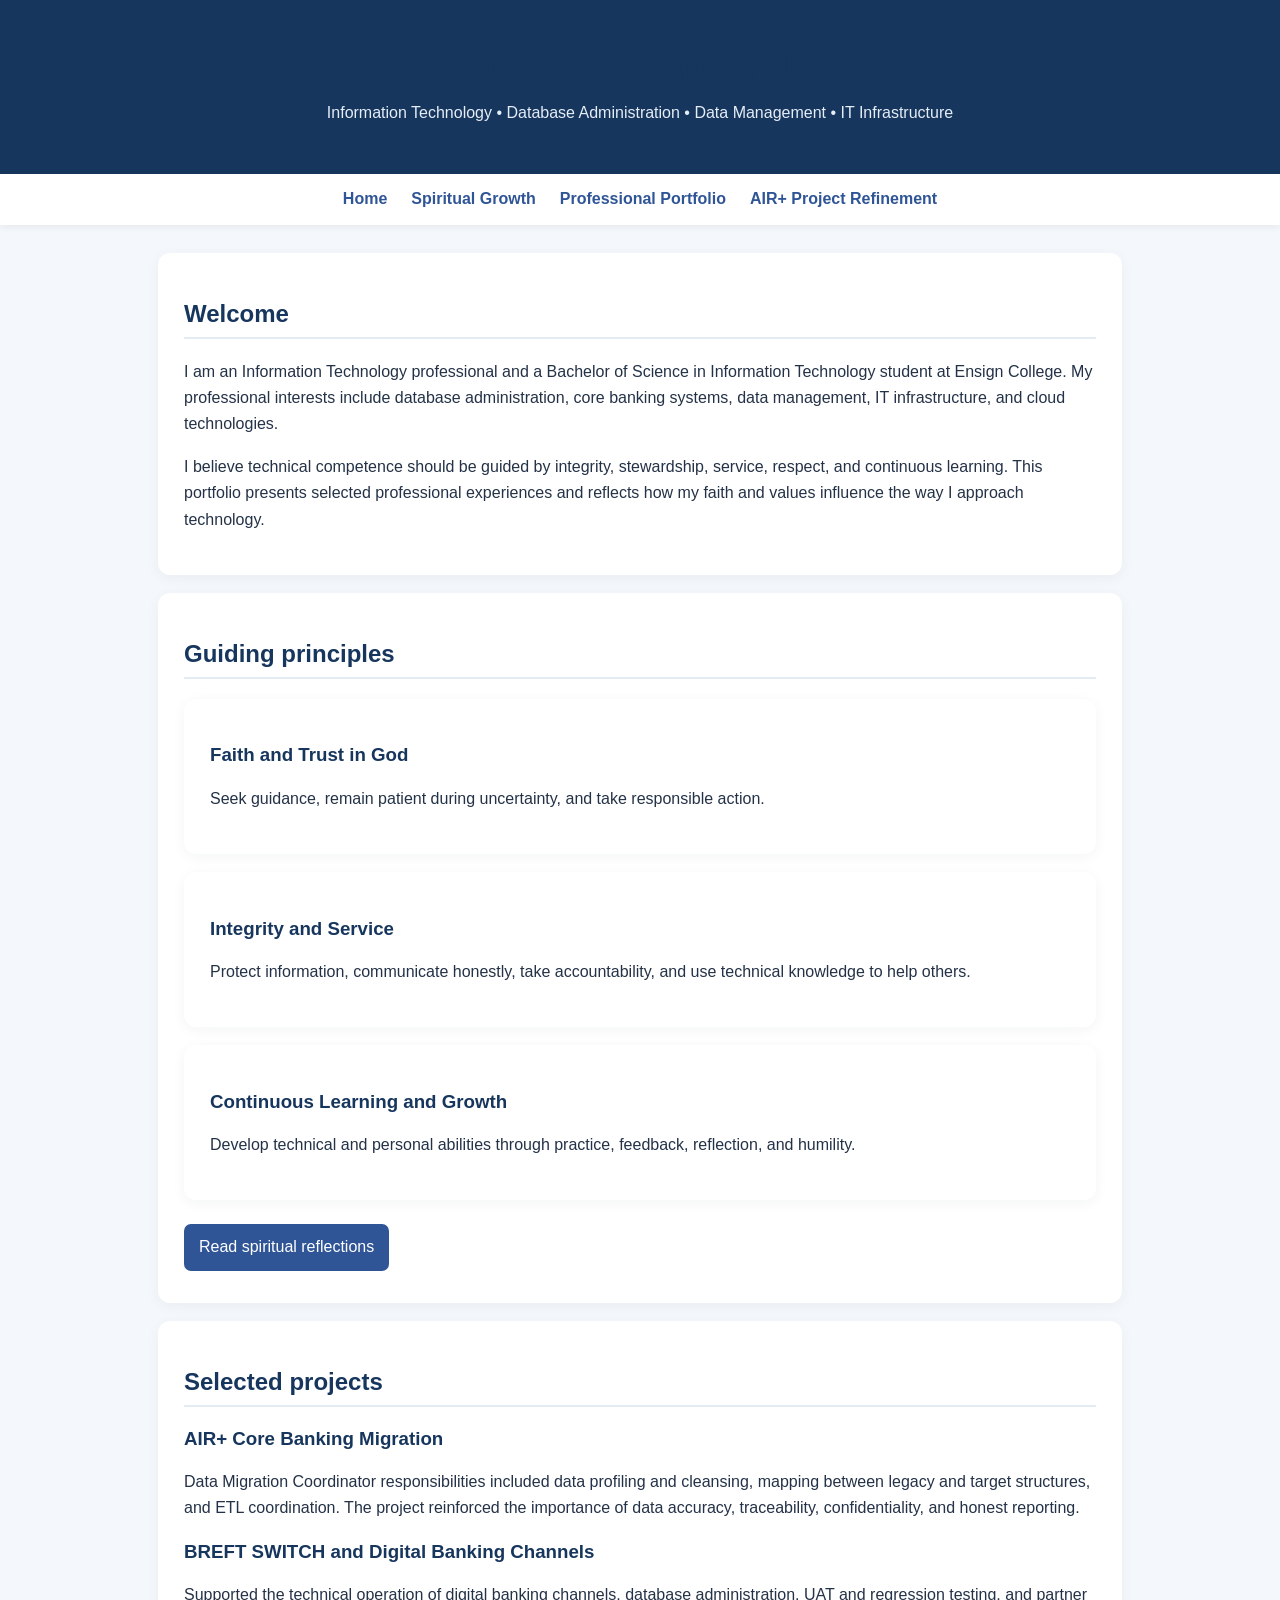
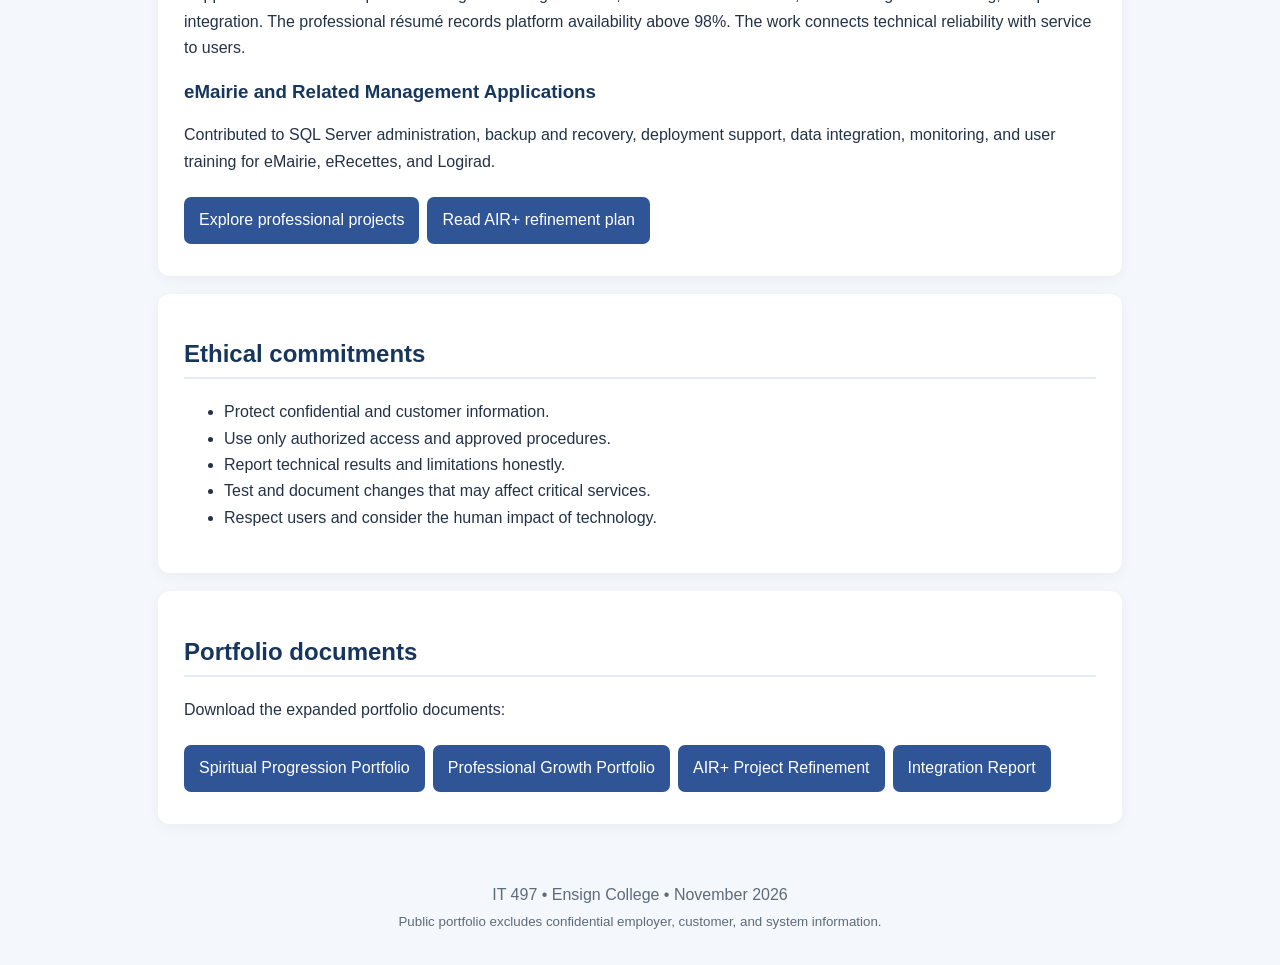
==== index.html @ 044f5ea3 "Add files via upload" ====
<!doctype html><html lang="en"><head><meta charset="utf-8"><meta name="viewport" content="width=device-width, initial-scale=1"><title>Jean-Marc Mukendi | IT Professional Portfolio</title><link rel="stylesheet" href="style.css"></head><body>
<header><h1>Jean-Marc Mukendi</h1><p>Information Technology • Database Administration • Data Management • IT Infrastructure</p></header>
<nav><a href="index.html">Home</a><a href="spiritual.html">Spiritual Growth</a><a href="professional.html">Professional Portfolio</a><a href="project.html">AIR+ Project Refinement</a></nav>
<main>
<section><h2>Welcome</h2><p>I am an Information Technology professional and a Bachelor of Science in Information Technology student at Ensign College. My professional interests include database administration, core banking systems, data management, IT infrastructure, and cloud technologies.</p><p>I believe technical competence should be guided by integrity, stewardship, service, respect, and continuous learning. This portfolio presents selected professional experiences and reflects how my faith and values influence the way I approach technology.</p></section>
<section><h2>Guiding principles</h2><div class="panel"><h3>Faith and Trust in God</h3><p>Seek guidance, remain patient during uncertainty, and take responsible action.</p></div><div class="panel"><h3>Integrity and Service</h3><p>Protect information, communicate honestly, take accountability, and use technical knowledge to help others.</p></div><div class="panel"><h3>Continuous Learning and Growth</h3><p>Develop technical and personal abilities through practice, feedback, reflection, and humility.</p></div><a class="button" href="spiritual.html">Read spiritual reflections</a></section>
<section><h2>Selected projects</h2><h3>AIR+ Core Banking Migration</h3><p>Data Migration Coordinator responsibilities included data profiling and cleansing, mapping between legacy and target structures, and ETL coordination. The project reinforced the importance of data accuracy, traceability, confidentiality, and honest reporting.</p><h3>BREFT SWITCH and Digital Banking Channels</h3><p>Supported the technical operation of digital banking channels, database administration, UAT and regression testing, and partner integration. The professional résumé records platform availability above 98%. The work connects technical reliability with service to users.</p><h3>eMairie and Related Management Applications</h3><p>Contributed to SQL Server administration, backup and recovery, deployment support, data integration, monitoring, and user training for eMairie, eRecettes, and Logirad.</p><a class="button" href="professional.html">Explore professional projects</a><a class="button" href="project.html">Read AIR+ refinement plan</a></section>
<section><h2>Ethical commitments</h2><ul><li>Protect confidential and customer information.</li><li>Use only authorized access and approved procedures.</li><li>Report technical results and limitations honestly.</li><li>Test and document changes that may affect critical services.</li><li>Respect users and consider the human impact of technology.</li></ul></section>
<section><h2>Portfolio documents</h2><p>Download the expanded portfolio documents:</p><a class="button" href="documents/4.2_Spiritual_Progression_Portfolio_Enhanced.docx">Spiritual Progression Portfolio</a><a class="button" href="documents/4.2_Professional_Growth_Portfolio_Enhanced.docx">Professional Growth Portfolio</a><a class="button" href="documents/4.2_AIR_Core_Banking_Migration_Project_Refinement.docx">AIR+ Project Refinement</a><a class="button" href="documents/4.2_Integration_and_Refinement_Report.docx">Integration Report</a></section>
</main><footer>IT 497 • Ensign College • November 2026<br><small>Public portfolio excludes confidential employer, customer, and system information.</small></footer></body></html>
---- style.css ----
:root{--navy:#17365d;--blue:#2f5597;--ink:#243247;--muted:#5e6b7b;--bg:#f4f7fb;--card:#fff}
*{box-sizing:border-box}body{margin:0;background:var(--bg);color:var(--ink);font:16px/1.65 Arial,sans-serif}
header{background:var(--navy);color:white;padding:48px 20px;text-align:center}
header h1{margin:0 0 8px;font-size:2.2rem}header p{margin:0;color:#e5edf7}
nav{background:#fff;position:sticky;top:0;padding:12px;text-align:center;box-shadow:0 2px 8px #0001}
nav a{color:var(--blue);font-weight:bold;text-decoration:none;margin:0 12px}
main{max-width:1000px;margin:28px auto;padding:0 18px}
section,.panel{background:var(--card);padding:26px;margin:18px 0;border-radius:12px;box-shadow:0 3px 14px #162b460c}
h1,h2,h3{color:var(--navy);line-height:1.25}h2{border-bottom:2px solid #e4ebf4;padding-bottom:8px}
a.button{display:inline-block;background:var(--blue);color:#fff;padding:10px 15px;border-radius:7px;text-decoration:none;margin:6px 8px 6px 0}
small,.muted{color:var(--muted)}table{width:100%;border-collapse:collapse;margin:15px 0}td,th{border:1px solid #d9e2ef;padding:10px;text-align:left}th{background:#eaf0f6}
footer{text-align:center;color:var(--muted);padding:30px}
@media(max-width:650px){nav a{display:inline-block;margin:5px 8px}header h1{font-size:1.7rem}}
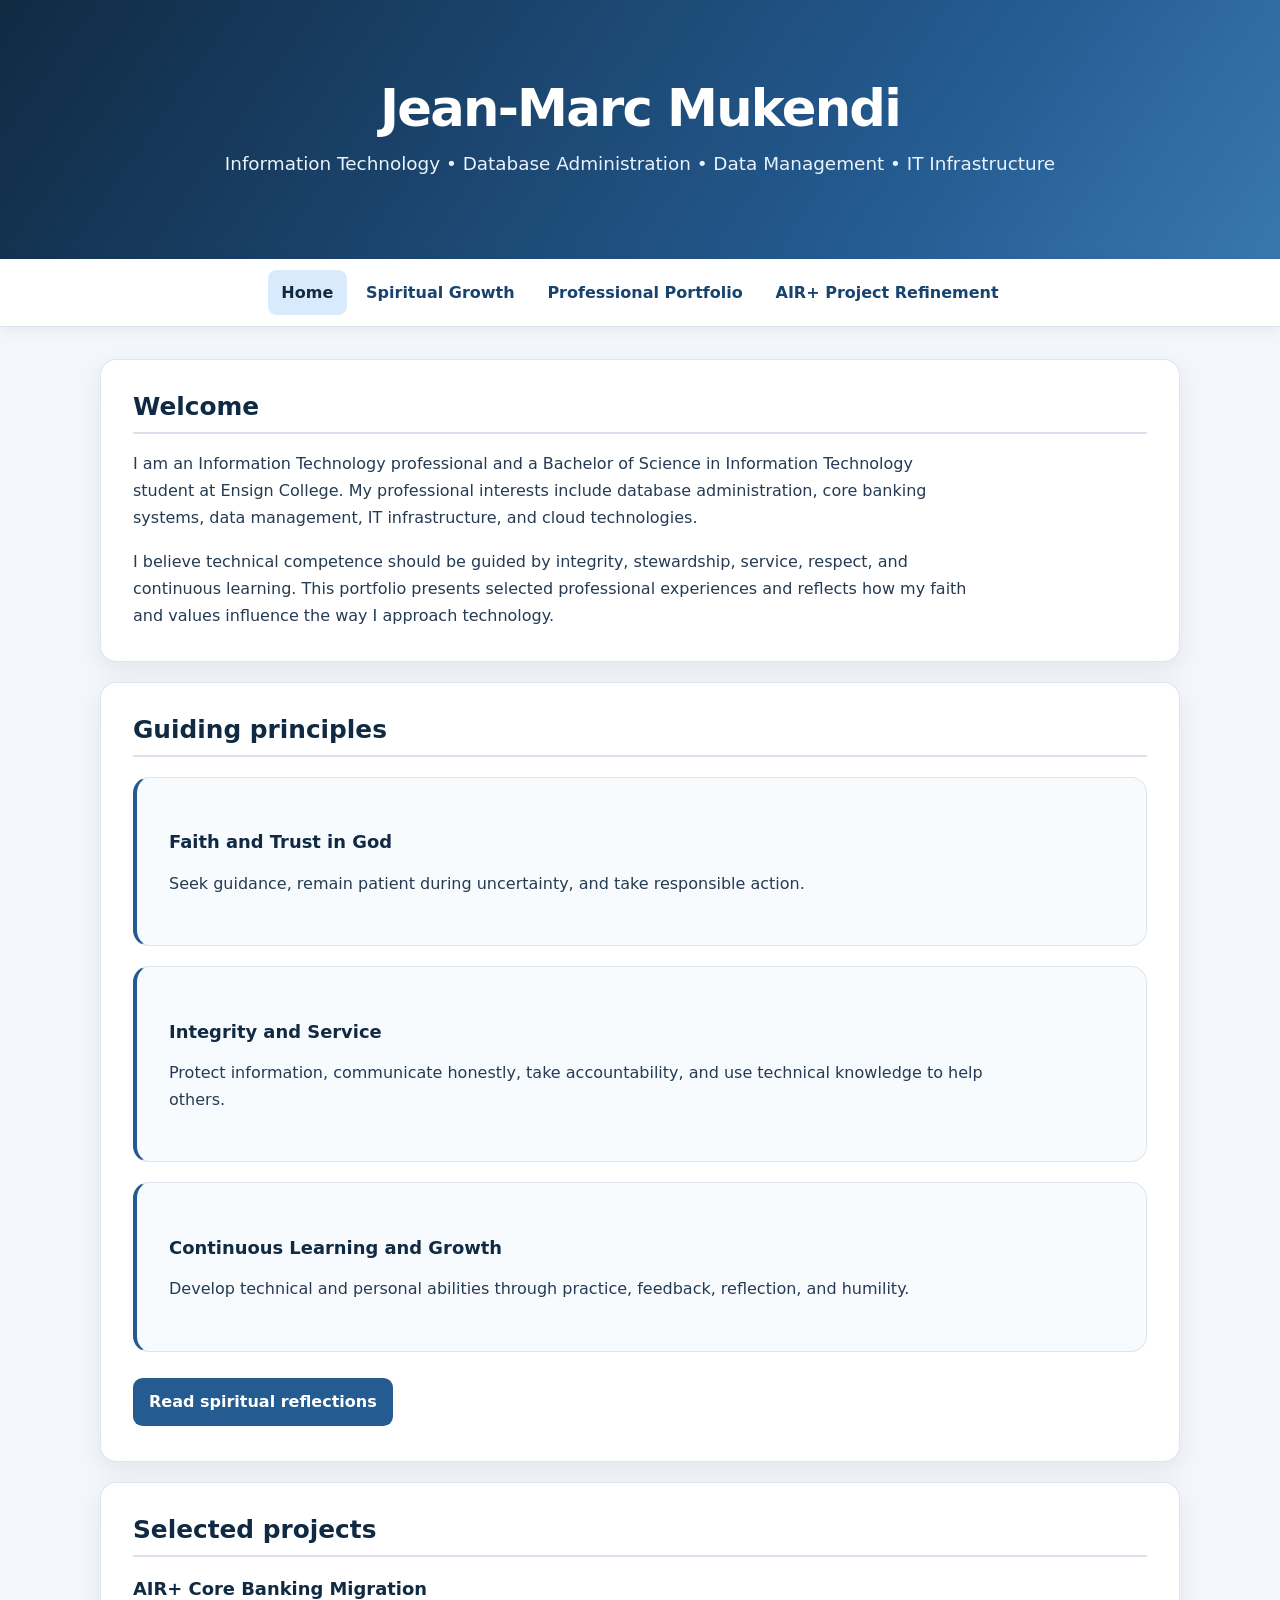
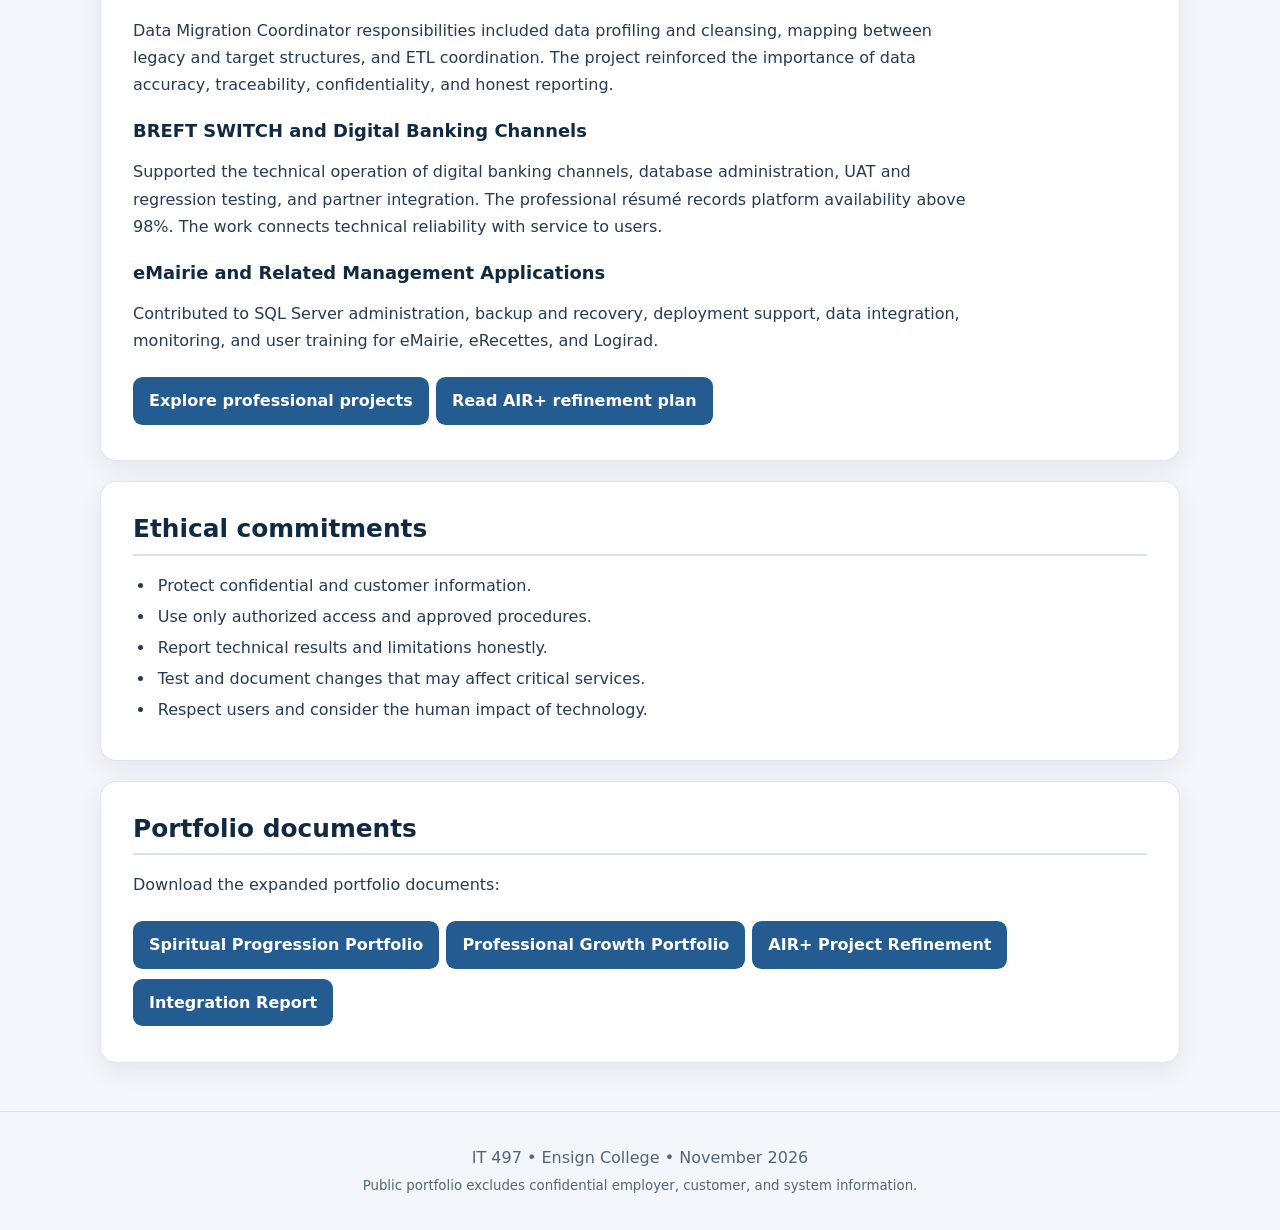
==== commit a2ec8102: "Add files via upload" ====
--- a/index.html
+++ b/index.html
@@ -1,10 +1,11 @@
-<!doctype html><html lang="en"><head><meta charset="utf-8"><meta name="viewport" content="width=device-width, initial-scale=1"><title>Jean-Marc Mukendi | IT Professional Portfolio</title><link rel="stylesheet" href="style.css"></head><body>
+<!doctype html><html lang="en"><head><meta charset="utf-8"><meta name="viewport" content="width=device-width, initial-scale=1"><title>Jean-Marc Mukendi | IT Professional Portfolio</title><meta name="description" content="Professional and spiritual growth portfolio of Jean-Marc Mukendi, IT professional and Ensign College student."><link rel="stylesheet" href="style.css"></head><body>
+<a class="skip-link" href="#main-content">Skip to main content</a>
 <header><h1>Jean-Marc Mukendi</h1><p>Information Technology • Database Administration • Data Management • IT Infrastructure</p></header>
-<nav><a href="index.html">Home</a><a href="spiritual.html">Spiritual Growth</a><a href="professional.html">Professional Portfolio</a><a href="project.html">AIR+ Project Refinement</a></nav>
-<main>
+<nav aria-label="Main navigation"><a href="index.html" aria-current="page">Home</a><a href="spiritual.html">Spiritual Growth</a><a href="professional.html">Professional Portfolio</a><a href="project.html">AIR+ Project Refinement</a></nav>
+<main id="main-content">
 <section><h2>Welcome</h2><p>I am an Information Technology professional and a Bachelor of Science in Information Technology student at Ensign College. My professional interests include database administration, core banking systems, data management, IT infrastructure, and cloud technologies.</p><p>I believe technical competence should be guided by integrity, stewardship, service, respect, and continuous learning. This portfolio presents selected professional experiences and reflects how my faith and values influence the way I approach technology.</p></section>
 <section><h2>Guiding principles</h2><div class="panel"><h3>Faith and Trust in God</h3><p>Seek guidance, remain patient during uncertainty, and take responsible action.</p></div><div class="panel"><h3>Integrity and Service</h3><p>Protect information, communicate honestly, take accountability, and use technical knowledge to help others.</p></div><div class="panel"><h3>Continuous Learning and Growth</h3><p>Develop technical and personal abilities through practice, feedback, reflection, and humility.</p></div><a class="button" href="spiritual.html">Read spiritual reflections</a></section>
 <section><h2>Selected projects</h2><h3>AIR+ Core Banking Migration</h3><p>Data Migration Coordinator responsibilities included data profiling and cleansing, mapping between legacy and target structures, and ETL coordination. The project reinforced the importance of data accuracy, traceability, confidentiality, and honest reporting.</p><h3>BREFT SWITCH and Digital Banking Channels</h3><p>Supported the technical operation of digital banking channels, database administration, UAT and regression testing, and partner integration. The professional résumé records platform availability above 98%. The work connects technical reliability with service to users.</p><h3>eMairie and Related Management Applications</h3><p>Contributed to SQL Server administration, backup and recovery, deployment support, data integration, monitoring, and user training for eMairie, eRecettes, and Logirad.</p><a class="button" href="professional.html">Explore professional projects</a><a class="button" href="project.html">Read AIR+ refinement plan</a></section>
 <section><h2>Ethical commitments</h2><ul><li>Protect confidential and customer information.</li><li>Use only authorized access and approved procedures.</li><li>Report technical results and limitations honestly.</li><li>Test and document changes that may affect critical services.</li><li>Respect users and consider the human impact of technology.</li></ul></section>
 <section><h2>Portfolio documents</h2><p>Download the expanded portfolio documents:</p><a class="button" href="documents/4.2_Spiritual_Progression_Portfolio_Enhanced.docx">Spiritual Progression Portfolio</a><a class="button" href="documents/4.2_Professional_Growth_Portfolio_Enhanced.docx">Professional Growth Portfolio</a><a class="button" href="documents/4.2_AIR_Core_Banking_Migration_Project_Refinement.docx">AIR+ Project Refinement</a><a class="button" href="documents/4.2_Integration_and_Refinement_Report.docx">Integration Report</a></section>
-</main><footer>IT 497 • Ensign College • November 2026<br><small>Public portfolio excludes confidential employer, customer, and system information.</small></footer></body></html>+</main><footer role="contentinfo">IT 497 • Ensign College • November 2026<br><small>Public portfolio excludes confidential employer, customer, and system information.</small></footer></body></html>
--- a/style.css
+++ b/style.css
@@ -1,14 +1,77 @@
-
-:root{--navy:#17365d;--blue:#2f5597;--ink:#243247;--muted:#5e6b7b;--bg:#f4f7fb;--card:#fff}
-*{box-sizing:border-box}body{margin:0;background:var(--bg);color:var(--ink);font:16px/1.65 Arial,sans-serif}
-header{background:var(--navy);color:white;padding:48px 20px;text-align:center}
-header h1{margin:0 0 8px;font-size:2.2rem}header p{margin:0;color:#e5edf7}
-nav{background:#fff;position:sticky;top:0;padding:12px;text-align:center;box-shadow:0 2px 8px #0001}
-nav a{color:var(--blue);font-weight:bold;text-decoration:none;margin:0 12px}
-main{max-width:1000px;margin:28px auto;padding:0 18px}
-section,.panel{background:var(--card);padding:26px;margin:18px 0;border-radius:12px;box-shadow:0 3px 14px #162b460c}
-h1,h2,h3{color:var(--navy);line-height:1.25}h2{border-bottom:2px solid #e4ebf4;padding-bottom:8px}
-a.button{display:inline-block;background:var(--blue);color:#fff;padding:10px 15px;border-radius:7px;text-decoration:none;margin:6px 8px 6px 0}
-small,.muted{color:var(--muted)}table{width:100%;border-collapse:collapse;margin:15px 0}td,th{border:1px solid #d9e2ef;padding:10px;text-align:left}th{background:#eaf0f6}
-footer{text-align:center;color:var(--muted);padding:30px}
-@media(max-width:650px){nav a{display:inline-block;margin:5px 8px}header h1{font-size:1.7rem}}
+/* IT 497 Professional Portfolio — accessibility and responsive design update */
+:root {
+  color-scheme: light;
+  --navy: #102a43;
+  --blue: #245b91;
+  --blue-dark: #17436f;
+  --ink: #243b53;
+  --muted: #526579;
+  --bg: #f3f6fa;
+  --card: #ffffff;
+  --line: #d9e2ec;
+  --accent: #d9eafd;
+  --shadow: 0 8px 24px rgba(16, 42, 67, .07);
+}
+* { box-sizing: border-box; }
+html { scroll-behavior: smooth; }
+body {
+  margin: 0; background: var(--bg); color: var(--ink);
+  font: 16px/1.7 system-ui, -apple-system, BlinkMacSystemFont, "Segoe UI", Arial, sans-serif;
+}
+.skip-link {
+  position: absolute; left: 1rem; top: -5rem; z-index: 1000;
+  padding: .7rem 1rem; background: #fff; color: var(--navy);
+  border: 2px solid var(--blue); border-radius: .5rem; font-weight: 700;
+}
+.skip-link:focus { top: 1rem; }
+header {
+  color: #fff; text-align: center; padding: clamp(2.5rem, 7vw, 5rem) 1.25rem;
+  background: linear-gradient(125deg, #102a43, #245b91 70%, #3977ad);
+}
+header h1 { max-width: 1050px; margin: 0 auto .65rem; color: #fff; font-size: clamp(2rem, 5vw, 3.2rem); line-height: 1.12; letter-spacing: -.035em; }
+header p { max-width: 850px; margin: 0 auto; color: #eaf3fb; font-size: clamp(1rem, 2vw, 1.15rem); }
+nav {
+  position: sticky; top: 0; z-index: 20; display: flex; justify-content: center;
+  flex-wrap: wrap; gap: .35rem; padding: .7rem 1rem; background: rgba(255,255,255,.97);
+  border-bottom: 1px solid var(--line); box-shadow: 0 3px 12px rgba(16,42,67,.06);
+}
+nav a { color: var(--blue-dark); font-weight: 650; text-decoration: none; padding: .55rem .85rem; border-radius: .55rem; }
+nav a:hover, nav a[aria-current="page"] { background: var(--accent); color: var(--navy); }
+a { color: var(--blue-dark); text-underline-offset: .18em; }
+a:hover { color: #0b355e; }
+a:focus-visible, button:focus-visible { outline: 3px solid #e09b27; outline-offset: 3px; border-radius: .25rem; }
+main { width: min(1080px, 100% - 2rem); margin: 2rem auto 3rem; }
+section, .panel {
+  background: var(--card); padding: clamp(1.2rem, 3vw, 2rem); margin: 1.25rem 0;
+  border: 1px solid rgba(217,226,236,.85); border-radius: 1rem; box-shadow: var(--shadow);
+}
+section > :first-child { margin-top: 0; }
+section > :last-child { margin-bottom: 0; }
+h1, h2, h3, h4 { color: var(--navy); line-height: 1.25; }
+main h1 { font-size: clamp(1.55rem, 3vw, 2rem); margin: 2rem 0 .8rem; }
+main h2 { font-size: clamp(1.25rem, 2.5vw, 1.55rem); margin: 1.7rem 0 .7rem; padding-bottom: .55rem; border-bottom: 2px solid var(--line); }
+main h3 { font-size: 1.12rem; margin: 1.35rem 0 .45rem; }
+p, li { max-width: 82ch; }
+ul, ol { padding-left: 1.4rem; }
+li { padding-left: .15rem; margin: .25rem 0; }
+.panel { background: #f8fbfe; box-shadow: none; border-left: 4px solid var(--blue); }
+a.button {
+  display: inline-flex; align-items: center; justify-content: center; min-height: 44px;
+  background: var(--blue); color: #fff; padding: .65rem 1rem; border-radius: .6rem;
+  text-decoration: none; font-weight: 700; margin: .4rem .45rem .2rem 0;
+}
+a.button:hover { background: var(--blue-dark); color: #fff; }
+small, .muted { color: var(--muted); }
+table { width: 100%; border-collapse: collapse; margin: 1.2rem 0; background: #fff; }
+th, td { border: 1px solid var(--line); padding: .75rem; text-align: left; vertical-align: top; }
+th { background: #eaf1f8; color: var(--navy); }
+footer { text-align: center; color: var(--muted); padding: 2rem 1rem; border-top: 1px solid var(--line); }
+@media (max-width: 700px) {
+  nav { position: static; gap: .2rem; padding: .6rem; }
+  nav a { flex: 1 1 42%; text-align: center; padding: .65rem .4rem; font-size: .95rem; }
+  main { width: min(100% - 1rem, 1080px); margin: 1rem auto 2rem; }
+  section, .panel { padding: 1.1rem; border-radius: .75rem; }
+  table { display: block; overflow-x: auto; -webkit-overflow-scrolling: touch; }
+  a.button { width: 100%; margin: .35rem 0; }
+}
+@media (prefers-reduced-motion: reduce) { html { scroll-behavior: auto; } *, *::before, *::after { animation-duration: .01ms !important; transition-duration: .01ms !important; } }
